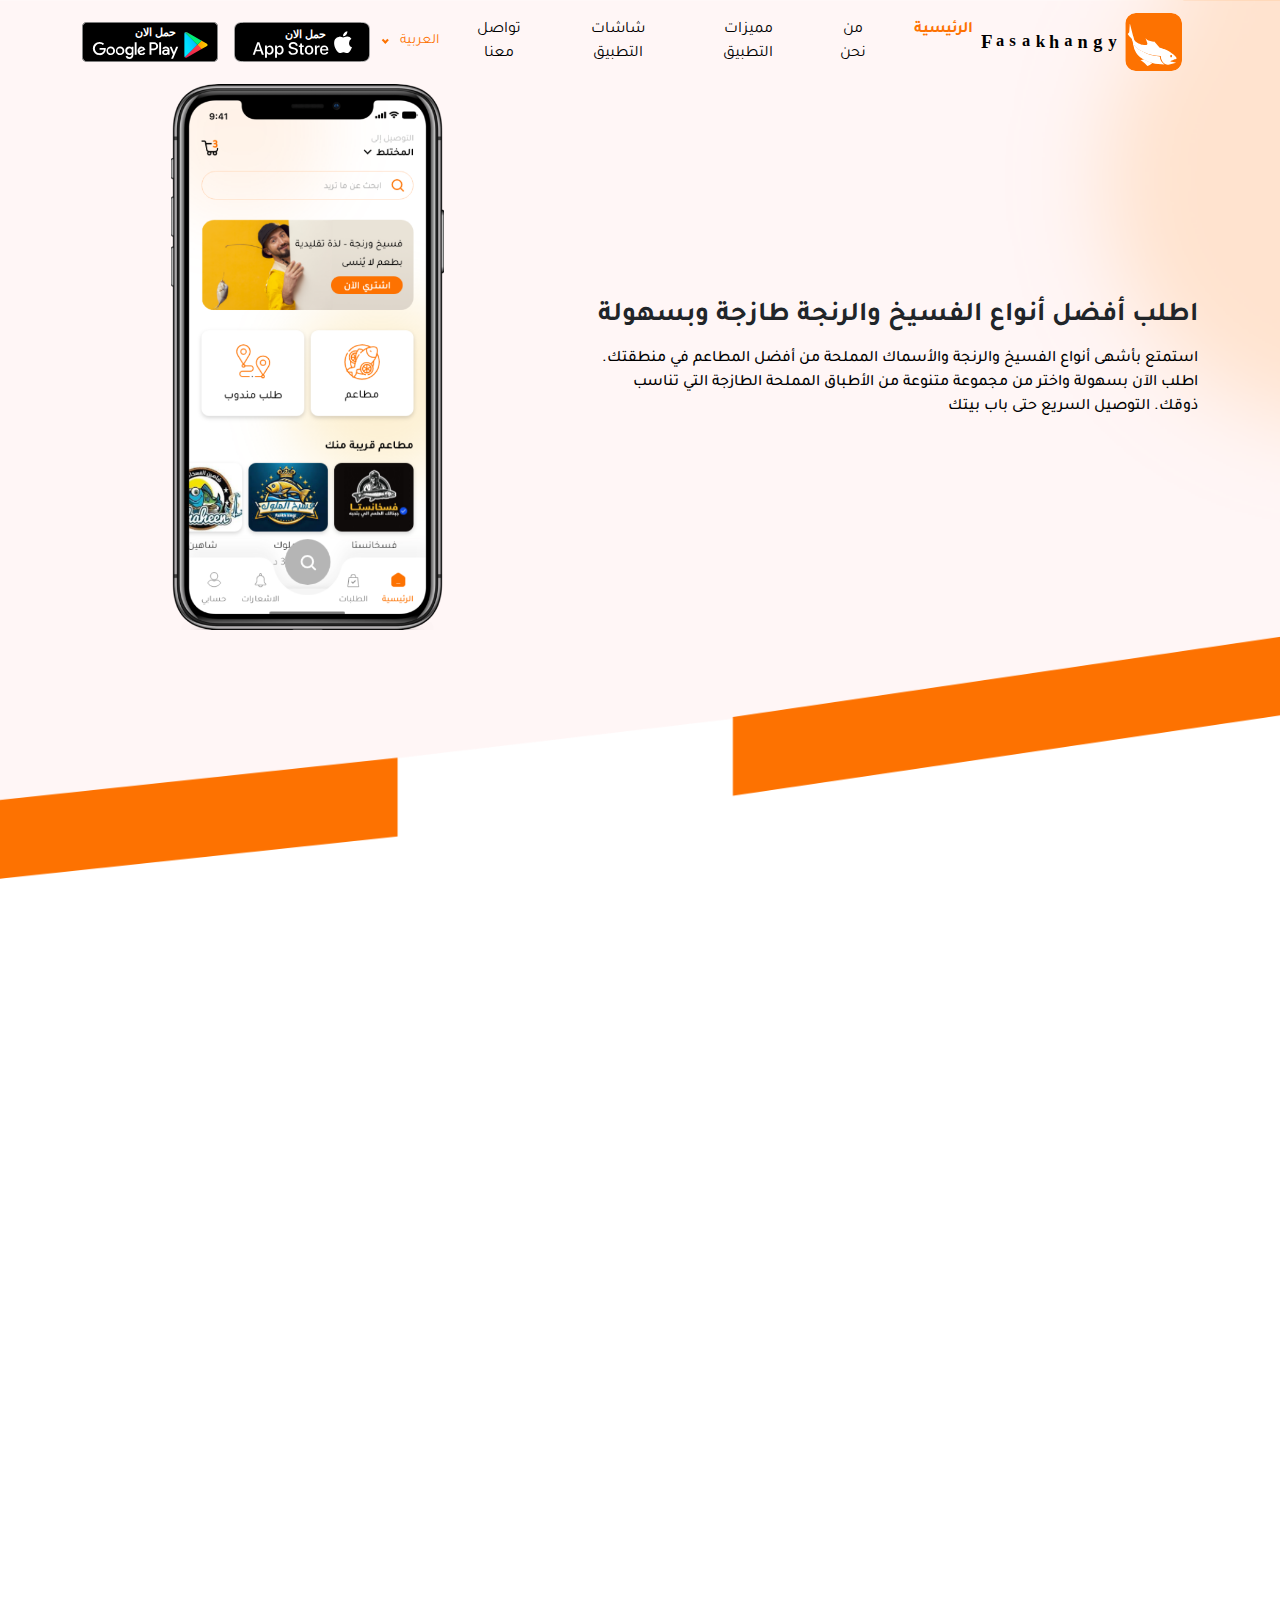
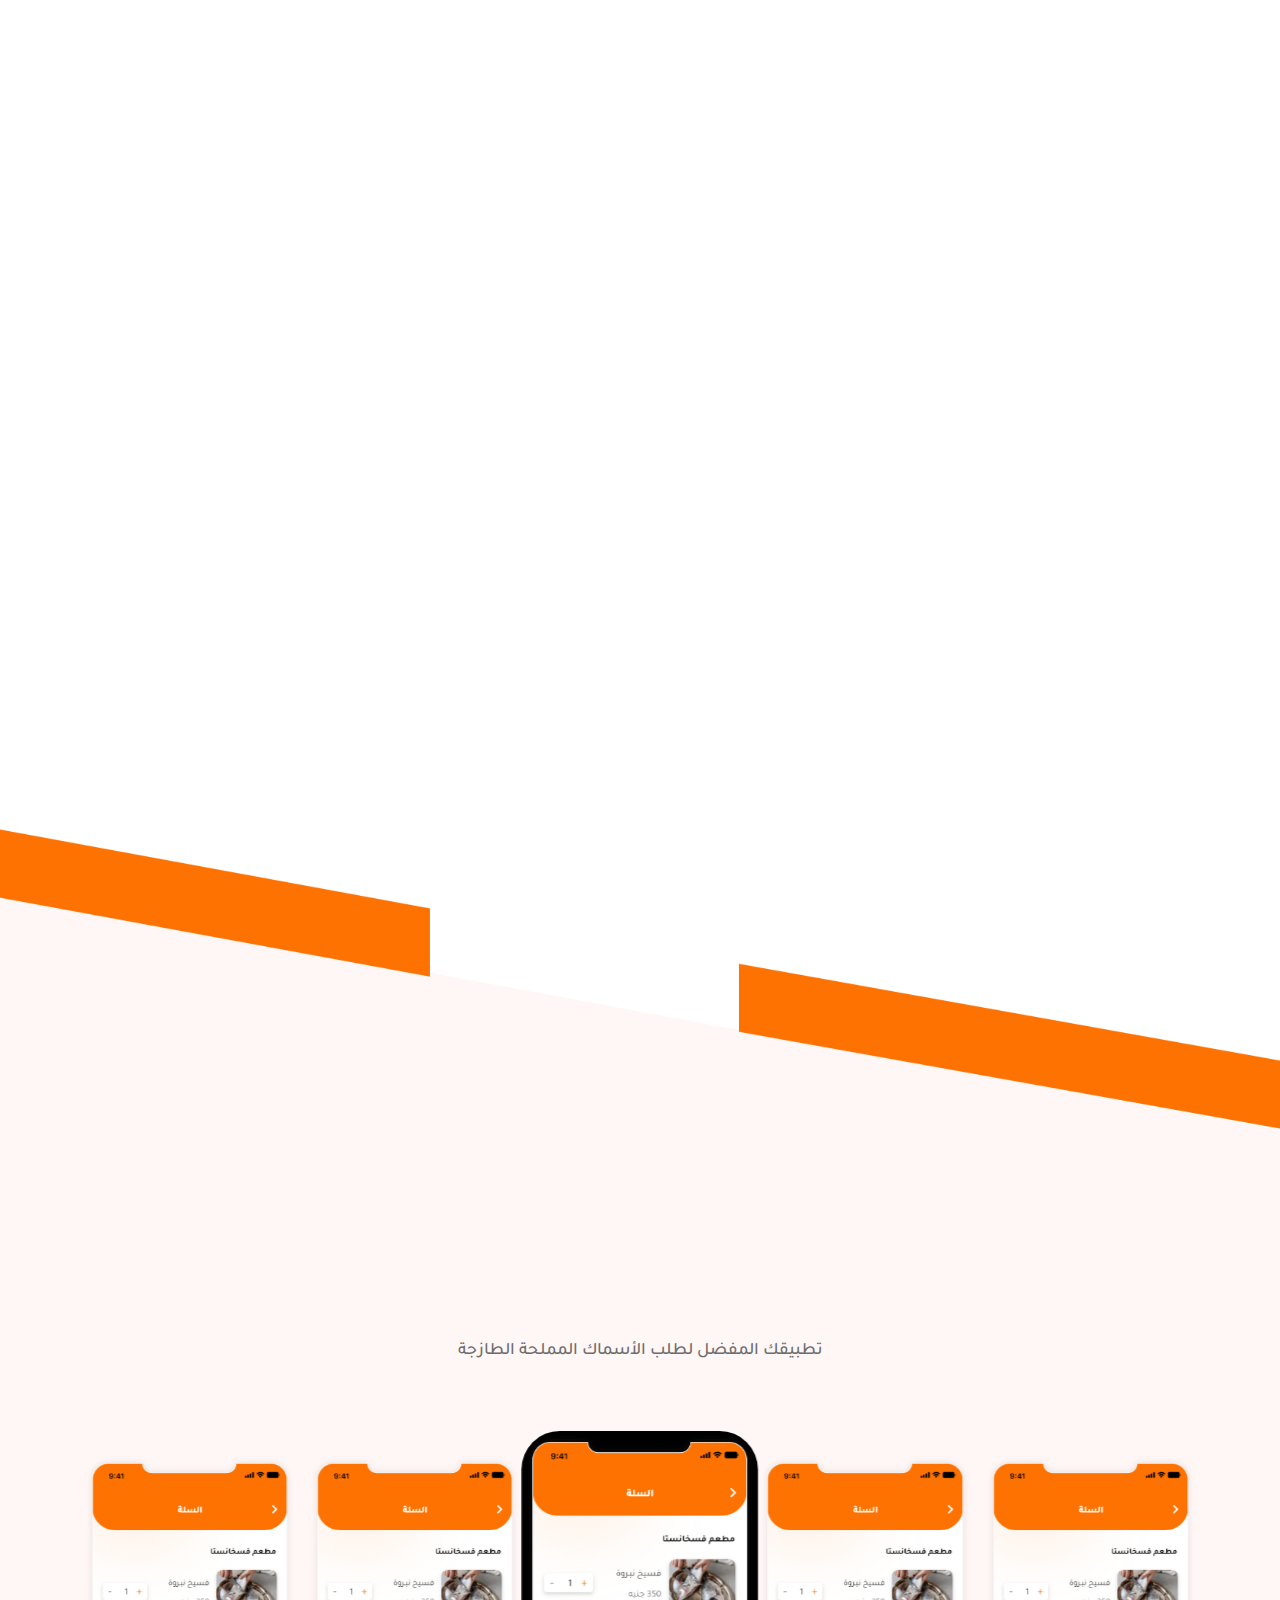
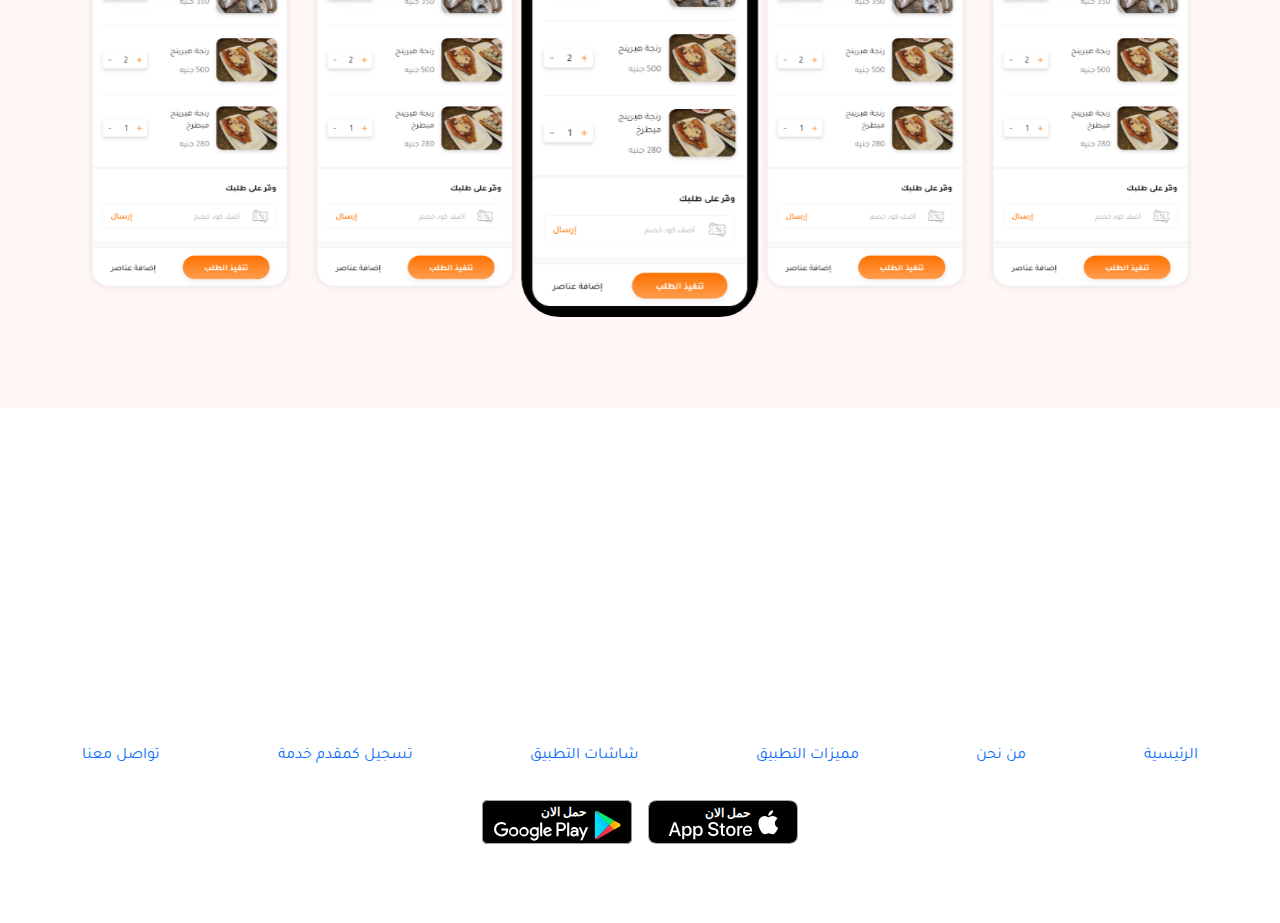
==== index.html @ 364ac194 "first commit" ====
<!DOCTYPE html>
<html lang="ar" dir="rtl">

<head>
  <meta charset="UTF-8">
  <meta http-equiv="X-UA-Compatible" content="IE=edge">
  <meta name="viewport" content="width=device-width, initial-scale=1.0">
  <title>Fasakhangy</title>

  <link rel="icon" href="images/fav.svg">
  <!-- font awesome cdn link  -->
  <link rel="stylesheet" href="https://cdnjs.cloudflare.com/ajax/libs/font-awesome/6.5.1/css/all.min.css"
    integrity="sha512-DTOQO9RWCH3ppGqcWaEA1BIZOC6xxalwEsw9c2QQeAIftl+Vegovlnee1c9QX4TctnWMn13TZye+giMm8e2LwA=="
    crossorigin="anonymous" referrerpolicy="no-referrer">
  <!-- Bootstrap link  -->
  <link rel="stylesheet" href="styles/plugin/bootstrap.min.css">
  <!-- animate link  -->
  <link rel="stylesheet" href="styles/plugin/animate.css" />
  <!-- nice select  -->
  <link rel="stylesheet" href="styles/plugin/nice-select.css">
  <!-- swiper link -->
  <link rel="stylesheet" href="styles/plugin/swiper.min.css">
  <!-- custom css file link  -->
  <link rel="stylesheet" href="styles/style.css">
</head>

<body>


  <header class="header-home">
    <nav class="navbar navbar-expand-lg ">
      <div class="container">
        <a class="navbar-brand" href="index.html">
          <img src="images/logo.svg" alt="">
        </a>
        <div class=" navbar-collapse mx-auto ">
          <div class=" justify-content-between align-items-center w-100 mb-5 for-mobile">
            <a class="navbar-brand" href="index.html">
              <img src="images/logo.svg" alt="">
            </a>
            <button class="navbar-toggler" id="close">
              <i class="fas fa-close"></i>
            </button>
          </div>
          <ul class="navbar-nav gap-4 mb-2 mb-lg-0">
            <li class="nav-item">
              <a class="nav-link active" aria-current="page" href="index.html">الرئيسية</a>
            </li>
            <li class="nav-item">
              <a class="nav-link" href="about.html">من نحن</a>
            </li>
            <li class="nav-item">
              <a class="nav-link " href="articles.html">مميزات التطبيق</a>
            </li>
            <li class="nav-item">
              <a class="nav-link" href="contact.html">شاشات التطبيق</a>
            </li>
            <li class="nav-item">
              <a class="nav-link" href="join.html">تواصل معنا</a>
            </li>
          </ul>
          <div class="items-center for-mobile download-links gap-3">
            <a href="#">
              <img src="images/app-store.svg" alt="">
            </a>
            <a href="#">
              <img src="images/google-play.svg" alt="">
            </a>
          </div>
        </div>
        <div class="d-flex align-items-center gap-md-3">
          <select class="lang-select">
            <option value="ar">العربية</option>
            <option value="en">English</option>
          </select>
          <button class="navbar-toggler" id="nav-toggler">
            <i class="fas fa-bars"></i>
          </button>
        </div>
        <div class=" items-center for-pc  download-links gap-3">
          <a href="#">
            <img src="images/app-store.svg" alt="">
          </a>
          <a href="#">
            <img src="images/google-play.svg" alt="">
          </a>
        </div>

      </div>
    </nav>
    <div class="container" id="hero">
      <div class="row gy-4 align-items-center justify-content-between position-relative z-3">
        <div class="col-lg-7 wow fadeInDown">
          <div class="header-content">
            <h1 class="content-first">اطلب أفضل أنواع الفسيخ والرنجة طازجة وبسهولة</h1>
            <p class="content-seconed">
              استمتع بأشهى أنواع الفسيخ والرنجة والأسماك المملحة من أفضل المطاعم في منطقتك. اطلب الآن بسهولة واختر من
              مجموعة متنوعة من الأطباق المملحة الطازجة التي تناسب ذوقك. التوصيل السريع حتى باب بيتك
            </p>
          </div>
        </div>
        <div class="col-lg-5 wow fadeInDown">
          <div class="header-img img">
            <img src="images/Phone-header.png" alt="">
          </div>
        </div>
      </div>
    </div>
  </header>

  <main>

    <!-- ========== about section ========= -->
    <section class="about">
      <div class="container">
        <div class="row gy-4 align-items-center">
          <div class="col-md-5 flex-center justify-content-between wow fadeInDown">
            <div class="img position-relative mobile-img ">
              <img src="images/about.png" alt="">
            </div>
          </div>
          <div class="col-md-7 wow fadeInDown">
            <div class="content">
              <h4 class="sec-title">من نحن؟</h4>
              <p class="heading-title">تطبيقك المفضل لطلب الأسماك المملحة الطازجة</p>
              <p class="my-3 desc">
                مرحبًا بكم في هاتريك ستور، وجهتكم الأولى لعالم الملابس والأدوات الرياضية. نسعى لتقديم أفضل المنتجات
                بجودة عالية لتلبية احتياجات الرياضيين والمحبين للأنشطة الرياضية. تأسس متجرنا على أساس الشغف بالرياضة
                والرغبة في تمكين الجميع من الوصول إلى أفضل الأدوات والملابس التي تساعدهم على تحقيق أهدافهم الرياضية
              </p>
              <a href="about.html" class="link-btn">المزيد</a>
            </div>
          </div>
        </div>
      </div>
    </section>



    <!-- ========== features section ========= -->
    <section class="features">
      <div class="container">
        <div class="row gy-4 align-items-center">
          <div class="col-md-5 wow fadeInDown">
            <div class="content">
              <h4 class="sec-title">مميزات التطبيق</h4>
              <p class="heading-title">تطبيقك المفضل لطلب الأسماك المملحة الطازجة</p>
              <div class="features-items mt-4">
                <div class="feature">
                  <div class="img">
                    <img src="images/feature.svg" alt="">
                  </div>
                  <div class="content">
                    <h5 class="title">توصيل سريع وموثوق</h5>
                    <p class="desc">نضمن لك توصيل طلباتك من الفسيخ، الرنجة، والأسماك المملحة من أفضل المطاعم والمحلات
                      إلى باب منزلك بسرعة وكفاءة عالية، للحفاظ على طزاجة وجودة المنتجات</p>
                  </div>
                </div>
                <div class="feature">
                  <div class="img">
                    <img src="images/feature.svg" alt="">
                  </div>
                  <div class="content">
                    <h5 class="title">تشكيلة متنوعة من الأطباق</h5>
                    <p class="desc">اختر من بين مجموعة واسعة من الأصناف المملحة، بدءًا من الفسيخ والرنجة بأنواعها، إلى
                      مختلف الأسماك المملحة الأخرى لتناسب جميع الأذواق</p>
                  </div>
                </div>
                <div class="feature">
                  <div class="img">
                    <img src="images/feature.svg" alt="">
                  </div>
                  <div class="content">
                    <h5 class="title">سهولة في الاستخدام</h5>
                    <p class="desc">واجهة مستخدم سهلة وبسيطة تتيح لك استعراض المطاعم، اختيار الأطباق، وإتمام الطلب
                      بخطوات قليلة وسريعة</p>
                  </div>
                </div>
              </div>
            </div>
          </div>
          <div class="col-md-7 flex-center justify-content-between wow fadeInDown">
            <div class="img img-sec position-relative  ">
              <img src="images/features.png" alt="">
            </div>
          </div>
        </div>
      </div>
    </section>


    <!-- ========== screens =========  -->
    <section class="screens">
      <div class="container">
        <div class="d-flex mt-5 align-items-center justify-content-center flex-column gap-1">
          <h4 class="sec-title text-center wow fadeInUp">شاشات التطبيق</h4>
          <p class="heading-title">تطبيقك المفضل لطلب الأسماك المملحة الطازجة</p>
        </div>
        <div class="mt-4">
          <!-- Slider main container -->
          <div class="swiper">
            <!-- Additional required wrapper -->
            <div class="swiper-wrapper">
              <!-- Slides -->
              <div class="swiper-slide">
                <img src="images/Subtraction 9.png" alt="">
              </div>
              <div class="swiper-slide">
                <img src="images/Subtraction 9.png" alt="">
              </div>
              <div class="swiper-slide">
                <img src="images/Subtraction 9.png" alt="">
              </div>
              <div class="swiper-slide">
                <img src="images/Subtraction 9.png" alt="">
              </div>
              <div class="swiper-slide">
                <img src="images/Subtraction 9.png" alt="">
              </div>
              <div class="swiper-slide">
                <img src="images/Subtraction 9.png" alt="">
              </div>
              <div class="swiper-slide">
                <img src="images/Subtraction 9.png" alt="">
              </div>
              <div class="swiper-slide">
                <img src="images/Subtraction 9.png" alt="">
              </div>
              <div class="swiper-slide">
                <img src="images/Subtraction 9.png" alt="">
              </div>
            </div>
            <!-- If we need pagination -->
            <div class="swiper-pagination"></div>

            <!-- If we need navigation buttons -->
            <div class="swiper-button-prev"></div>
            <div class="swiper-button-next"></div>

            <!-- If we need scrollbar -->
            <div class="swiper-scrollbar"></div>
          </div>
        </div>
      </div>
    </section>

  </main>

  <footer>

    <div class="container">
      <a href="index.html" class="footer-logo wow fadeInUp">
        <img src="images/logo.svg" alt="logo">
      </a>
      <ul class="navbar-nav d-flex align-items-center justify-content-between flex-row gap-4 mb-2 mb-lg-0">
        <li class="nav-item">
          <a class="nav-link active" aria-current="page" href="index.html">الرئيسية</a>
        </li>
        <li class="nav-item">
          <a class="nav-link" href="about.html">من نحن</a>
        </li>
        <li class="nav-item">
          <a class="nav-link " href="articles.html">مميزات التطبيق</a>
        </li>
        <li class="nav-item">
          <a class="nav-link" href="contact.html">شاشات التطبيق</a>
        </li>
        <li class="nav-item">
          <a class="nav-link" href="join.html">تسجيل كمقدم خدمة</a>
        </li>
        <li class="nav-item">
          <a class="nav-link" href="join.html">تواصل معنا</a>
        </li>
      </ul>
      <div class="d-flex items-center justify-content-center mt-4 download-links gap-3">
        <a href="#">
          <img src="images/app-store.svg" alt="">
        </a>
        <a href="#">
          <img src="images/google-play.svg" alt="">
        </a>
      </div>
    </div>


    <div class="rights">
      <div class="container">
        <div class="d-flex flex-wrap justify-content-center align-items-center gap-2 wow fadeInDown">
          <a class="smartV-link" href="https://smartvision4p.com/" target="_blank">
            <span>جميع الحقوق محفوظة لموقع سمارت فيجن للبرمجيات</span>
            <img src="images/smart-logo.svg" alt="">
          </a>
        </div>
      </div>
    </div>
  </footer>







  <!-- jQuery script -->
  <script src="js/jquery-3.6.0.min.js"></script>
  <!-- bootstrap script -->
  <script src="js/bootstrap.bundle.min.js"></script>
  <!-- wow script -->
  <script src="js/wow.min.js"></script>
  <!-- nice select  -->
  <script src="js/jquery.nice-select.min.js"></script>
  <!-- swiper script -->
  <script src="js/swiper-bundle.min.js"></script>
  <!-- custom js file link  -->
  <script src="js/script.js"></script>

</body>

</html>
---- styles/plugin/nice-select.css ----
.nice-select {
  -webkit-tap-highlight-color: transparent;
  background-color: #fff;
  border-radius: 5px;
  border: solid 1px #e8e8e8;
  box-sizing: border-box;
  clear: both;
  cursor: pointer;
  display: block;
  float: left;
  font-family: inherit;
  font-size: 14px;
  font-weight: normal;
  height: 42px;
  line-height: 40px;
  outline: none;
  padding-left: 18px;
  padding-right: 30px;
  position: relative;
  text-align: left !important;
  transition: all 0.2s ease-in-out;
  -webkit-user-select: none;
     -moz-user-select: none;
      -ms-user-select: none;
          user-select: none;
  white-space: nowrap;
  width: auto; }
  .nice-select:hover {
    border-color: #dbdbdb; }
  .nice-select:active, .nice-select.open, .nice-select:focus {
    border-color: #999; }
  .nice-select:after {
    border-bottom: 2px solid #999;
    border-right: 2px solid #999;
    content: '';
    display: block;
    height: 5px;
    margin-top: -4px;
    pointer-events: none;
    position: absolute;
    right: 12px;
    top: 50%;
    transform-origin: 66% 66%;
    transform: rotate(45deg);
    transition: all 0.15s ease-in-out;
    width: 5px; }
  .nice-select.open:after {
    transform: rotate(-135deg); }
  .nice-select.open .list {
    opacity: 1;
    pointer-events: auto;
    transform: scale(1) translateY(0); }
  .nice-select.disabled {
    border-color: #ededed;
    color: #999;
    pointer-events: none; }
    .nice-select.disabled:after {
      border-color: #cccccc; }
  .nice-select.wide {
    width: 100%; }
    .nice-select.wide .list {
      left: 0 !important;
      right: 0 !important; }
  .nice-select.right {
    float: right; }
    .nice-select.right .list {
      left: auto;
      right: 0; }
  .nice-select.small {
    font-size: 12px;
    height: 36px;
    line-height: 34px; }
    .nice-select.small:after {
      height: 4px;
      width: 4px; }
    .nice-select.small .option {
      line-height: 34px;
      min-height: 34px; }
  .nice-select .list {
    background-color: #fff;
    border-radius: 5px;
    box-shadow: 0 0 0 1px rgba(68, 68, 68, 0.11);
    box-sizing: border-box;
    margin-top: 4px;
    opacity: 0;
    overflow: hidden;
    padding: 0;
    pointer-events: none;
    position: absolute;
    top: 100%;
    left: 0;
    transform-origin: 50% 0;
    transform: scale(0.75) translateY(-21px);
    transition: all 0.2s cubic-bezier(0.5, 0, 0, 1.25), opacity 0.15s ease-out;
    z-index: 9; }
    .nice-select .list:hover .option:not(:hover) {
      background-color: transparent !important; }
  .nice-select .option {
    cursor: pointer;
    font-weight: 400;
    line-height: 40px;
    list-style: none;
    min-height: 40px;
    outline: none;
    padding-left: 18px;
    padding-right: 29px;
    text-align: left;
    transition: all 0.2s; }
    .nice-select .option:hover, .nice-select .option.focus, .nice-select .option.selected.focus {
      background-color: #f6f6f6; }
    .nice-select .option.selected {
      font-weight: bold; }
    .nice-select .option.disabled {
      background-color: transparent;
      color: #999;
      cursor: default; }

.no-csspointerevents .nice-select .list {
  display: none; }

.no-csspointerevents .nice-select.open .list {
  display: block; }
---- styles/style.css ----
/*======= font =========*/
@import url('https://fonts.googleapis.com/css2?family=Tajawal:wght@200;300;400;500;700;800;900&display=swap');


/*========== vars =======*/

:root{
  --primary:#FD7201;
  --secondary:#81560D;
  --white: #fff;
  --black: #000;
  --grey:#6D6D6D;
  --light-white: #929292;
}



/*======= global ========== */
*{
  margin: 0;
  padding: 0;
  box-sizing: border-box;
  text-decoration: none !important;
  list-style : none !important;
  outline: none;
  border: none;
  font-family: 'Tajawal', sans-serif;
  scroll-behavior: smooth;
}

::-webkit-scrollbar {
  height: 0.5rem;
  width: 0.3rem;
  background-color: var(--primary);
}

::-webkit-scrollbar-thumb {
  background: var(--secondary);
}

body{
  direction: rtl;
  background-color: var(--white);
  /* color: var(--white); */
  margin: 0;
  padding: 0;
  border: 0;
  outline: 0;
  vertical-align: middle;
}

/* a{
  color: var(--black);
}
a:hover{
  color: var(--black);
} */

img {
  width: 100%;
  height: 100%;
  -o-object-fit: cover;
  object-fit: cover;
}

html,
div,
span,
object,
iframe,
h1,
h2,
h3,
h4,
h5,
h6,
p,
blockquote,
pre,
abbr,
address,
cite,
code,
dfn,
em,
img,
ins,
kbd,
q,
samp,
small,
strong,
sub,
sup,
var,
b,
i,
dl,
dt,
dd,
ol,
ul,
li,
fieldset,
form,
label,
legend,
table,
caption,
tbody,
tfoot,
thead,
tr,
th,
td,
article,
aside,
canvas,
details,
figcaption,
figure,
footer,
header,
hgroup,
menu,
nav,
section,
summary,
time,
mark,
audio,
video {
  margin: 0;
  padding: 0;
  border: 0;
  outline: 0;
  vertical-align: middle;
  background: transparent;
}

article,
aside,
details,
figcaption,
figure,
footer,
header,
hgroup,
menu,
nav,
section {
  display: block;
}

ul {
  list-style: none;
  padding: 0;
  margin: 0;
}

section {
  padding: 3rem 0;
}

.sec-title{
  font-weight: bold;
  margin-bottom: 2rem;
  color: var(--secondary);
  width: -webkit-fit-content;
  width: -moz-fit-content;
  width: fit-content;

  &::after{
    content: '';
    display: block;
    width: -webkit-fit-content;
    width: -moz-fit-content;
    width: 65px;
    height: 5px;
    border-radius: 999px;
    background-color: var(--primary);
    margin-top: 1rem;
  }
}

.heading-title{
  color: var(--grey);
  font-size: 1.1rem;
  font-weight: 500;
}
.desc{
  color: var(--light-white);
}

.link-btn{
  color: var(--primary);
  text-decoration: underline !important;
  font-weight: bold;
  transition: .3s;
  font-size: 1.2rem;
}

.card {
  border: none;
  background-color: transparent;
  transition: 0.3s;
  color: #fff;
}

.mobile-img{
  /* aspect-ratio: 4/4; */
  img{
    -o-object-fit: contain;
       object-fit: contain;
       width: -webkit-fit-content;
       width: -moz-fit-content;
       width: fit-content;
        aspect-ratio: 4 / 5;
  }
}

.form-control {
  padding: 0.65rem 0.95rem;
  width: 100%;
  font-size: 1rem;
  font-weight: 400;
  line-height: 1.5;
  background-color: #201943;
  color: #fff;
  border: 1px solid #201943;
  border-radius: 35px;
}

.form-control:focus {
  border-color: var(--secondary);
  outline: 0;
  box-shadow: none;
  background-color: var(--primary);
  color: var(--white);
}

.form-control::-webkit-input-placeholder{
  color: var(--light-white);
}

.form-control::-moz-placeholder{
  color: var(--light-white);
}

.form-control:-ms-input-placeholder{
  color: var(--light-white);
}

.form-control::-ms-input-placeholder{
  color: var(--light-white);
}

.form-control::placeholder{
  color: var(--light-white);
}




.btn {
  display: inline-block;
  border: none;
  box-shadow: none;
  outline: none;
  padding: 0.5rem 2.5rem;
  border-radius: 35px;
  cursor: pointer;
  font-weight: bold;
  font-size: 1rem;
}
.btn:focus{
  outline: none;
  box-shadow: none;
}
.btn.main-btn{
  background-color: var(--white);
  color: var(--primary);
}
.btn.main-btn:hover {
  background-color: var(--secondary);
  color: var(--white);
}
.btn.main-btn:active {
  color: var(--white);
  background-color: var(--secondary);
  border-color: var(--secondary);
  transform: scale(.95);
}


.secondary-btn {
  background-color: var(--secondary);
  color: var(--white);
}

.secondary-btn:hover , .secondary-btn:active {
  background-color: var(--primary) !important;
  color: var(--white) !important;
}
.secondary-btn:active{
  transform: scale(.95);
}

.for-mobile{
  display: none;
}
.for-pc{
  display: flex;
}
@media(max-width: 991px){
  .for-pc{
    display: none !important;
  }
  .for-mobile{
    display: flex !important;
  }
}



.install{
  display: flex;
  align-items: center;
  gap: .5rem;
  padding: 0.3rem 1.5rem;
  border-radius: 35px;
}
.install .text p:nth-child(1){
  font-size: .8rem;
}
.install .text p:nth-child(2){
  font-weight: bold;
  font-size: .9rem;
}
.install img{
  width: 25px;
  height: 25px;
  -o-object-fit: contain;
     object-fit: contain;
}
.apple-install{
  background-color: var(--secondary);
  color: var(--white);
}
.in-header{
  color: var(--white);
  background-color: var(--primary);
}
.android-install , .android-install:hover{
  background-color: var(--white);
  color: var(--primary);
}




/*===============================
==============================*/


/**===============================
  ==============* RTL *===========
===============================**/
html[dir = ltr]{
  body{
    direction: ltr;
  }
}
html[dir='rtl'] [type=email],
html[dir='rtl'] [type=number],
html[dir='rtl'] [type=tel],
html[dir='rtl'] [type=url] {
  direction: rtl;
}
/**===============================
  ================================
=============================== **/


/**===============================================================
  ==========================* header *============================
===============================================================**/

.lang-select{
  background: transparent;
  border: none;
  color: var(--primary);
}

.lang-select .list{
  color: var(--primary);
}
.lang-select .list .selected{
  color: var(--secondary);
}

header {
  background: url("../images/breadcrump.svg");
  background-size: cover;
  background-position: center;
  background-repeat: no-repeat;
  height: 400px;
  /* margin: 0 0 3rem 0; */
  position: relative;
  /* display: flex; */
  justify-content: center;
  align-items: center;
}
header.header-home{
  background: url("../images/header-v1.png") !important;
  height: 100vh;
  background-size: cover !important;
    background-position: center !important;
    background-repeat: no-repeat !important;  
    padding-bottom: 10rem;
}
.breadcrumb{
  text-align: center;
  display: flex;
  justify-content: center;
  margin-top: 4rem;
}
.breadcrumb-item.active {
  color: var(--white);
  font-weight: bold;
  font-size: 1.1rem;
}
.breadcrumb-item+.breadcrumb-item::before {
  content: var(--bs-breadcrumb-divider, ">>");
  color: var(--white);
}
html[dir=ltr] .breadcrumb-item+.breadcrumb-item::before {
    float: left !important;
}
header .hero-title{
  color: var(--secondary);
  font-weight: bold;
  font-size: 1.5rem;
}
header .content-first{
  font-weight: bold;
  margin: .4rem 0 .8rem 0;
  font-size: 1.7rem;
}
header .content-seconed{
  color: var(--black);
  font-weight: 500;
  max-width: 600px;
}
#hero .header-img{
  /* aspect-ratio: 4/4; */
  /* margin-top: 8rem; */
  position: relative;
  img{
    -o-object-fit: contain;
       object-fit: contain;
        aspect-ratio: 19 / 23;
  }
}
#hero .header-img .main-layer{
  width: 70%;
  inset-inline-start: 15rem;
  top: -4rem;
  height: 100%;
}

/* .navbar{
  position: absolute;
  width: 100%;
  top: 0;
  left: 0;
  z-index: 99999;
} */

.navbar .navbar-brand{
  width: 220px;
  img{
    -o-object-fit: contain;
       object-fit: contain;
  }
}
.navbar a.nav-link{
  color: var(--black);
  position: relative;
  transition: .3s;
  text-align: center;
}


.navbar .navbar-nav .nav-item .nav-link.active {
  color: var(--primary);
  font-weight: bold;
}





.navbar .navbar-toggler{
  border: none;
  background-color: transparent;
  box-shadow: none;
  outline: none;
  padding: 0;
  /* margin: 0; */
  font-size: 1.5rem;
  color: var(--secondary);
}

.navbar .navbar-collapse{
  display: flex;
  justify-content: center;
}

.download-links a{
  max-width: 150px;
  /* height: 50px; */

  img{
    width: 100%;
    height: 100%;
    -o-object-fit: contain;
       object-fit: contain;
  }
}



/**===============================================================
  ================================================================
===============================================================**/



/**========================================================================
==========================* main *=======================================
========================================================================**/



/*========== features ===========*/

.features {

  .img-sec{
    img{
      aspect-ratio: 3/3;
      -o-object-fit: contain;
         object-fit: contain;
    }
  }

  .features-items .feature{
    display: flex;
    align-items: center;
    gap: 1rem;
    margin-bottom: 1.5rem;
    .img{
      flex-shrink: 0;
      background-color: var(--primary);
      border-radius: 10px;
      width: 65px;
      height: 65px;
      display: grid;
      place-items: center;
      img{
        -o-object-fit: contain;
         object-fit: contain;
         width: 25px;
         height: 25px;
      }
    }
    .content{
      max-width: 440px;
      .title{
        margin-bottom: .5rem;
      }
    }
  }
}

/*===============================*/


.screens{
  background: url("../images/screens-bg.png");
  background-size: cover;
  background-position: center;
  background-repeat: no-repeat;
  padding: 25rem 0 3rem 0;

  .sec-title::after{
    margin: .5rem auto 0 auto;
  }
}
.swiper{
  padding: 4rem 0;
}
.swiper-slide{
  transform: scale(1) !important;
}
.swiper-slide-active{

  /* width: calc(100% + 24rem);
  height: calc(100% + 24rem); */
  border-radius: 35px;
  background: var(--black);
  transform: scale(1.1) !important;
  img{
    width: 100%;
    height: 100%;
    -o-object-fit: contain;
       object-fit: contain;
  }
}

/*========== contact ===========*/



/* ============================= */














/**========================================================================
  =========================================================================
========================================================================**/






/**===============================================================
  ==========================* footer *============================
===============================================================**/





footer{
  background: url("../images/footer.png");
  background-size: cover;
  background-position: center;
  background-repeat: no-repeat;
  padding: 8rem 0 1rem 0 ;

}

footer .footer-logo{
  display: block;
  width: 200px;
  height: 200px;
  margin: 0 auto;
  /* margin-bottom: 2.5rem; */
  img{
    width: 100%;
    height: 100%;
    -o-object-fit: contain;
       object-fit: contain;
  }
}


footer .subscribtion-form {
  background-color: #fff;
  border-radius: 35px;
  border: 1px solid #fff;
  padding: 0.2rem;
  display: flex;
  align-items: center;
  gap: 1rem;
}
footer .subscribtion-form .form-control {
  background-color: rgba(0, 0, 0, 0);
  border: none;
}
footer .subscribtion-form .form-control::-webkit-input-placeholder{
  color: var(--primary);
}
footer .subscribtion-form .form-control::-moz-placeholder{
  color: var(--primary);
}
footer .subscribtion-form .form-control:-ms-input-placeholder{
  color: var(--primary);
}
footer .subscribtion-form .form-control::-ms-input-placeholder{
  color: var(--primary);
}
footer .subscribtion-form .form-control::placeholder{
  color: var(--primary);
}
footer .subscribtion-form .form-control {
  color: var(--primary);
}
footer .subscribtion-form .btn {
  padding: 0.4rem 1.5rem;
}

footer .rights{
  margin-top: 2rem;
}


footer .smartV-link{
  display: flex;
  align-items: center;
  text-align: center;
  gap: .5rem;
  flex-wrap: wrap-reverse;
  font-size: .9rem;
  img{
    width: 100px;
    margin: auto;
    -o-object-fit: contain;
       object-fit: contain;
  }
  span{
    margin: auto;
  }
}

footer .rights-links a{
  color: var(--grey);
}
.divide{
  color: var(--secondary);
}

/**===============================================================
  ================================================================
===============================================================**/



.nice-select:after {
  right: unset;
  inset-inline-end: 12px;
  border-color: var(--primary);

}



.nice-select {

  -webkit-padding-start: 18px;

          padding-inline-start: 18px;
  -webkit-padding-end: 30px;
          padding-inline-end: 30px;
}





.navbar .navbar-collapse .for-mobile{
  display: none;
}

/**====================================
  ===========* media queries *=========
====================================**/

@media (max-width: 1280px) {
  #hero .header-img .main-layer{
    width: 70%;
    inset-inline-start: 10rem;
    top: -4rem;
  }

}

@media (max-width: 1040px) {
  header.header-home{
    height: auto !important;
  }
  #hero .header-img {
    aspect-ratio: 3 / 4;
    position: relative;
}
}

@media (max-width: 991px) {
  #hero{
    margin-top: 5rem;
  }
  #hero .header-img {
    aspect-ratio: 6/5;
    position: relative;
}
  header {
    height: 250px;
  }
  
  
  .breadcrumb{
    margin-top: 2rem;
  }
  #hero .header-img .main-layer{
    width: 70%;
    inset-inline-start: 7rem;
    top: -4rem;
  }
  .contact .contact-info {
    flex-direction: row;
    flex-wrap: wrap;
    justify-content: center;
}
.navbar .navbar-nav .nav-item .nav-link.active:after, .navbar .navbar-nav .nav-item .nav-link:after {

  inset-inline-end: 60%;
}
.navbar .navbar-collapse .for-mobile{
  display: flex;
}

.navbar .navbar-brand {
  width: 200px;
}

.navbar .navbar-collapse{
  position: fixed;
  top: 0;
  inset-inline-end: -100%;
  width: 50%;
  height: 100vh;
  z-index: 99999;
  background: var(--primary);
  justify-content: unset;
  flex-direction: column;
  transition: .3s;
  padding: 1.5rem;
}
.navbar .navbar-collapse .navbar-nav{
  gap: 1rem;
}
.navbar .navbar-collapse.active{
  inset-inline-end: 0;
}


}


@media (max-width: 768px) {
  #hero{
    margin-top: 3rem;
  }
}


@media (max-width: 625px) {
  
  .navbar .navbar-collapse{
    width: 100%;

  }
  .main-layer{

    inset-inline-start: 0rem;

  }
  .mobile-left{
    inset-inline-start: 0rem;
    inset-inline-end: 0rem;
  }
  #hero{
    margin-top: 2rem;
  }
  #hero .header-img .main-layer{
    width: 95%;
    inset-inline-start: 0rem;
    top: 0rem;
  }
  #hero .header-img {
    aspect-ratio: 4/4;
    margin-top: 1rem;
    position: relative;
    height: 100%;
}
  footer .mail-subscribe {
    width: 100%;
  }
  footer .rights-links{
    margin: .5rem auto;
  }
  footer .download-app{
    margin: 0 auto;
  }
  .contact .contact-info {
    justify-content: start;
}
.contact .form {
  padding: 2rem 1rem;
}
}


/**====================================
  =====================================
=================================== **/
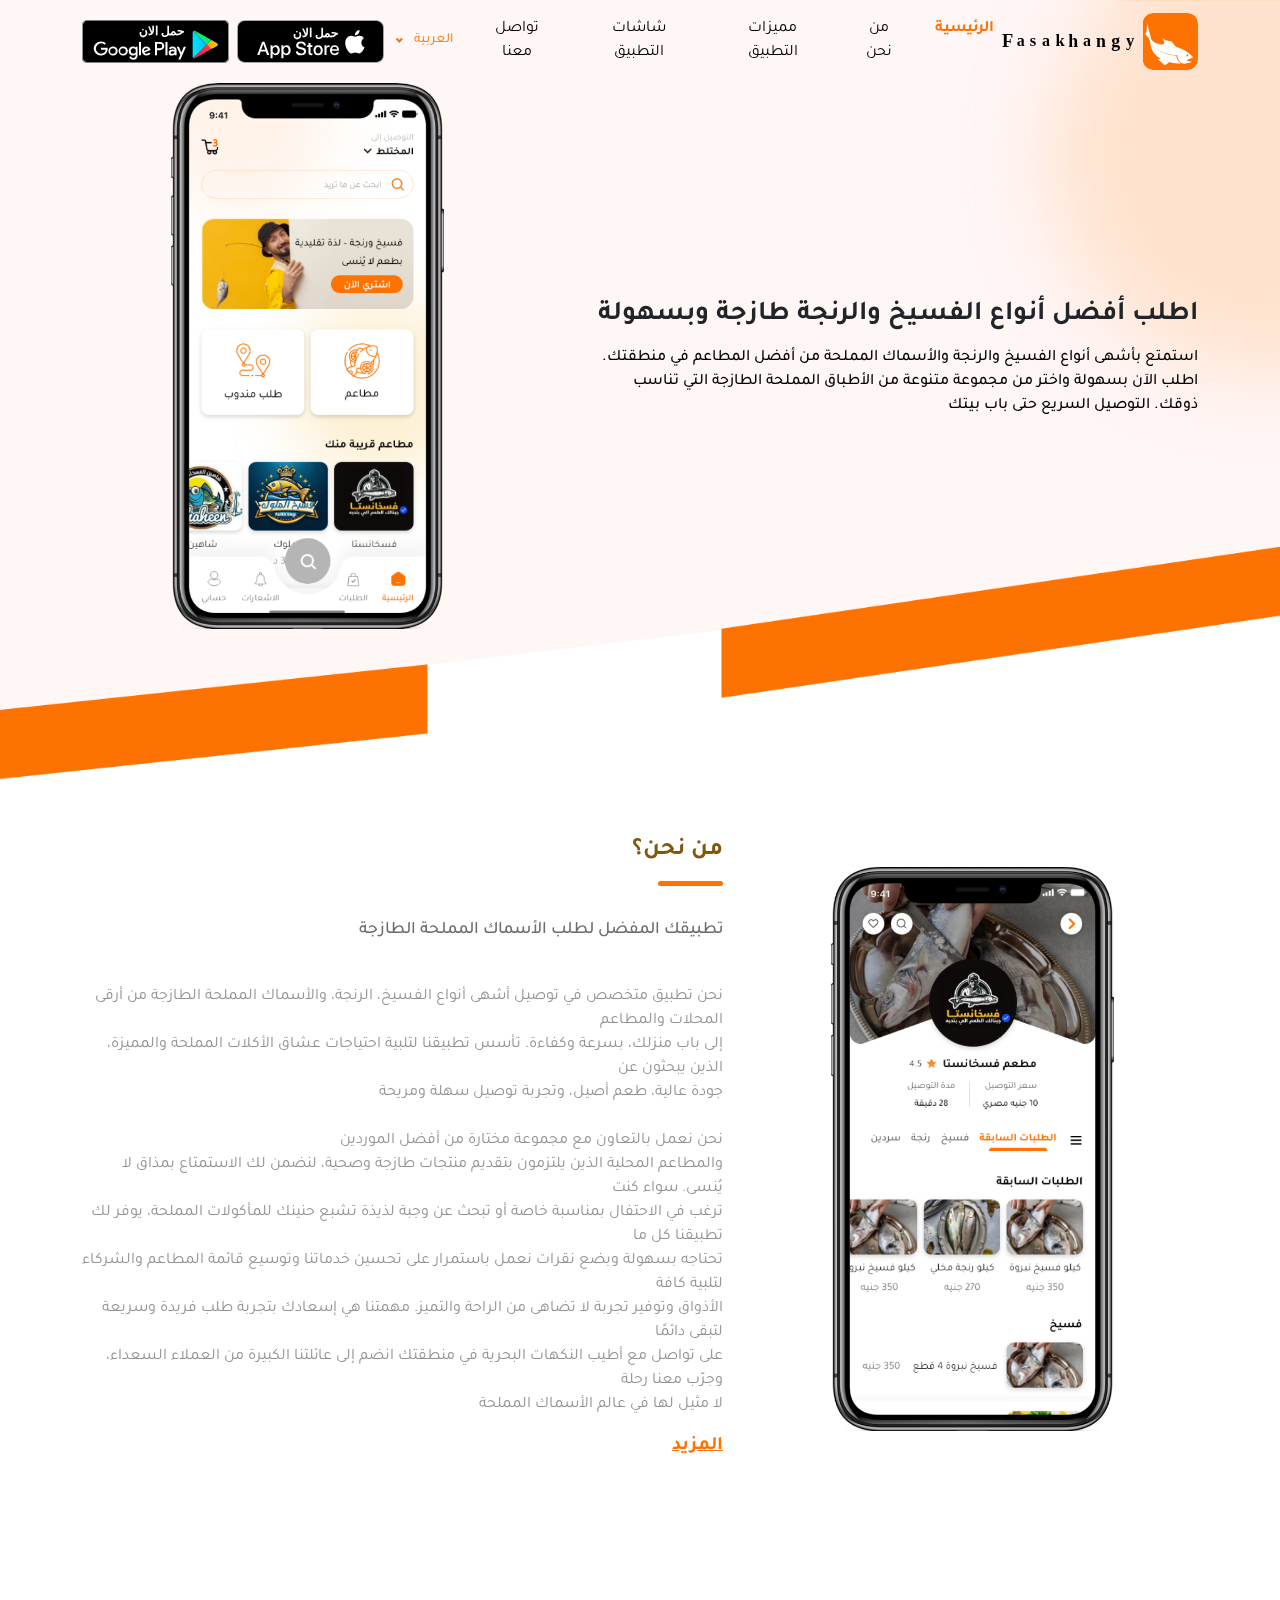
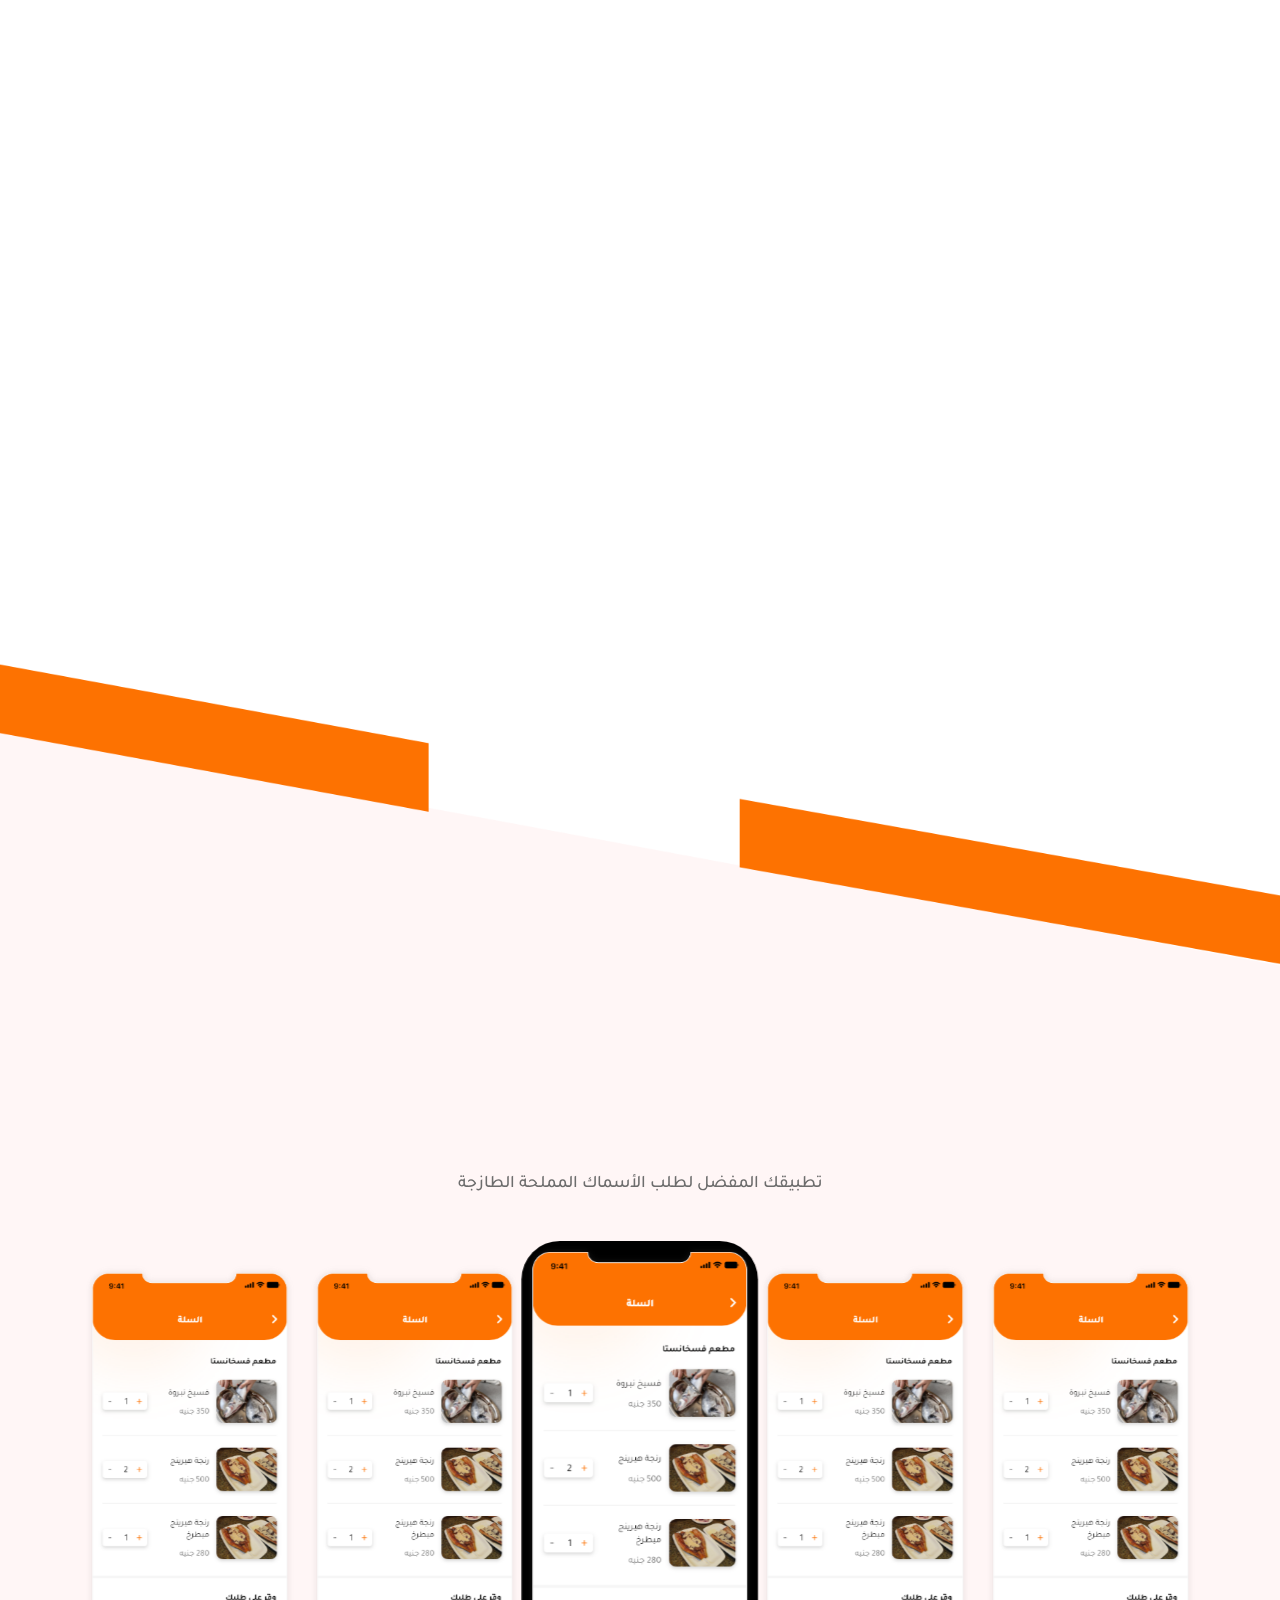
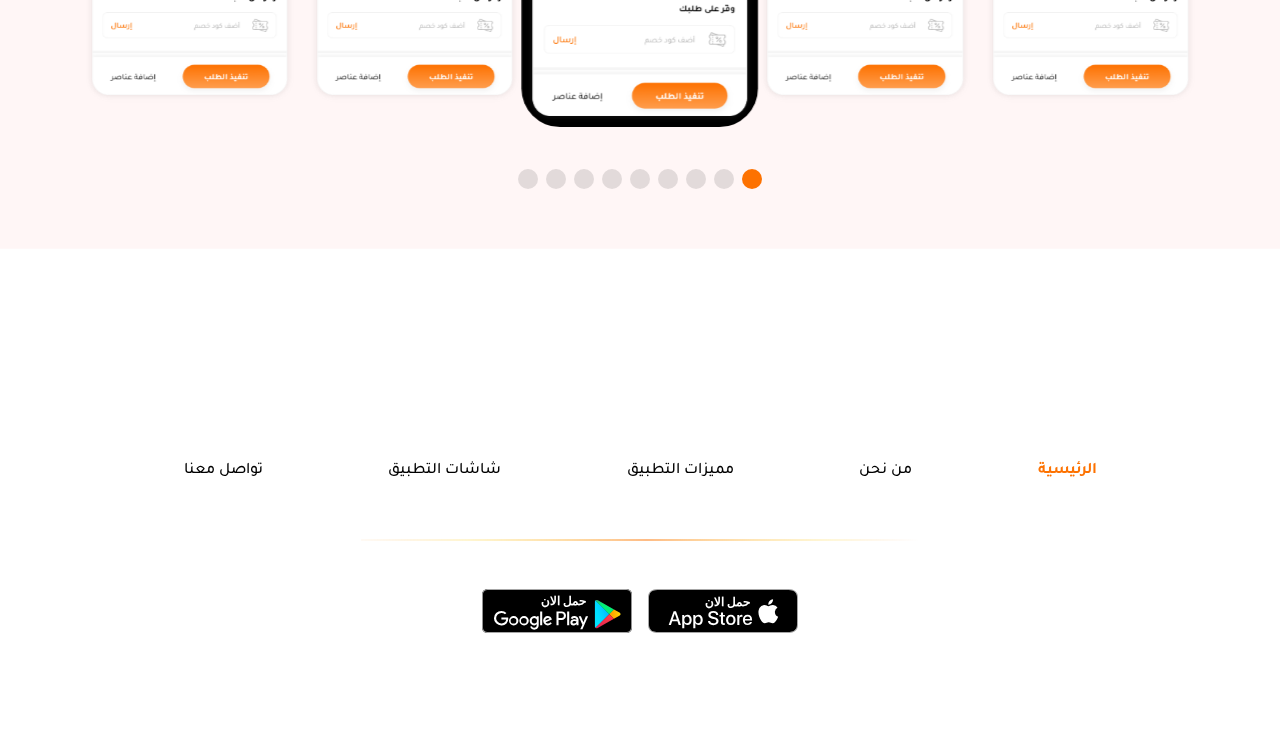
==== commit 2c55dd4b: "finish" ====
--- a/index.html
+++ b/index.html
@@ -19,6 +19,7 @@
   <!-- nice select  -->
   <link rel="stylesheet" href="styles/plugin/nice-select.css">
   <!-- swiper link -->
+  <link rel="stylesheet" href="https://unpkg.com/swiper/swiper-bundle.min.css" />
   <link rel="stylesheet" href="styles/plugin/swiper.min.css">
   <!-- custom css file link  -->
   <link rel="stylesheet" href="styles/style.css">
@@ -42,7 +43,7 @@
               <i class="fas fa-close"></i>
             </button>
           </div>
-          <ul class="navbar-nav gap-4 mb-2 mb-lg-0">
+          <ul class="navbar-nav mb-2 mb-lg-0">
             <li class="nav-item">
               <a class="nav-link active" aria-current="page" href="index.html">الرئيسية</a>
             </li>
@@ -50,16 +51,16 @@
               <a class="nav-link" href="about.html">من نحن</a>
             </li>
             <li class="nav-item">
-              <a class="nav-link " href="articles.html">مميزات التطبيق</a>
-            </li>
-            <li class="nav-item">
-              <a class="nav-link" href="contact.html">شاشات التطبيق</a>
-            </li>
-            <li class="nav-item">
-              <a class="nav-link" href="join.html">تواصل معنا</a>
+              <a class="nav-link " href="features.html">مميزات التطبيق</a>
+            </li>
+            <li class="nav-item">
+              <a class="nav-link" href="screens.html">شاشات التطبيق</a>
+            </li>
+            <li class="nav-item">
+              <a class="nav-link" href="contact.html">تواصل معنا</a>
             </li>
           </ul>
-          <div class="items-center for-mobile download-links gap-3">
+          <div class="items-center for-mobile mt-5 download-links gap-3">
             <a href="#">
               <img src="images/app-store.svg" alt="">
             </a>
@@ -77,7 +78,7 @@
             <i class="fas fa-bars"></i>
           </button>
         </div>
-        <div class=" items-center for-pc  download-links gap-3">
+        <div class=" items-center for-pc  download-links gap-2">
           <a href="#">
             <img src="images/app-store.svg" alt="">
           </a>
@@ -90,7 +91,7 @@
     </nav>
     <div class="container" id="hero">
       <div class="row gy-4 align-items-center justify-content-between position-relative z-3">
-        <div class="col-lg-7 wow fadeInDown">
+        <div class="col-md-7 wow fadeInDown">
           <div class="header-content">
             <h1 class="content-first">اطلب أفضل أنواع الفسيخ والرنجة طازجة وبسهولة</h1>
             <p class="content-seconed">
@@ -99,7 +100,7 @@
             </p>
           </div>
         </div>
-        <div class="col-lg-5 wow fadeInDown">
+        <div class="col-md-5 wow fadeInDown">
           <div class="header-img img">
             <img src="images/Phone-header.png" alt="">
           </div>
@@ -123,10 +124,18 @@
             <div class="content">
               <h4 class="sec-title">من نحن؟</h4>
               <p class="heading-title">تطبيقك المفضل لطلب الأسماك المملحة الطازجة</p>
-              <p class="my-3 desc">
-                مرحبًا بكم في هاتريك ستور، وجهتكم الأولى لعالم الملابس والأدوات الرياضية. نسعى لتقديم أفضل المنتجات
-                بجودة عالية لتلبية احتياجات الرياضيين والمحبين للأنشطة الرياضية. تأسس متجرنا على أساس الشغف بالرياضة
-                والرغبة في تمكين الجميع من الوصول إلى أفضل الأدوات والملابس التي تساعدهم على تحقيق أهدافهم الرياضية
+              <p class="my-3 desc white-space">
+                نحن تطبيق متخصص في توصيل أشهى أنواع الفسيخ، الرنجة، والأسماك المملحة الطازجة من أرقى المحلات والمطاعم
+                إلى باب منزلك، بسرعة وكفاءة. تأسس تطبيقنا لتلبية احتياجات عشاق الأكلات المملحة والمميزة، الذين يبحثون عن
+                جودة عالية، طعم أصيل، وتجربة توصيل سهلة ومريحة
+
+                نحن نعمل بالتعاون مع مجموعة مختارة من أفضل الموردين
+                والمطاعم المحلية الذين يلتزمون بتقديم منتجات طازجة وصحية، لنضمن لك الاستمتاع بمذاق لا يُنسى. سواء كنت
+                ترغب في الاحتفال بمناسبة خاصة أو تبحث عن وجبة لذيذة تشبع حنينك للمأكولات المملحة، يوفر لك تطبيقنا كل ما
+                تحتاجه بسهولة وبضع نقرات نعمل باستمرار على تحسين خدماتنا وتوسيع قائمة المطاعم والشركاء لتلبية كافة
+                الأذواق وتوفير تجربة لا تضاهى من الراحة والتميز. مهمتنا هي إسعادك بتجربة طلب فريدة وسريعة لتبقى دائمًا
+                على تواصل مع أطيب النكهات البحرية في منطقتك انضم إلى عائلتنا الكبيرة من العملاء السعداء، وجرّب معنا رحلة
+                لا مثيل لها في عالم الأسماك المملحة
               </p>
               <a href="about.html" class="link-btn">المزيد</a>
             </div>
@@ -141,7 +150,7 @@
     <section class="features">
       <div class="container">
         <div class="row gy-4 align-items-center">
-          <div class="col-md-5 wow fadeInDown">
+          <div class="col-lg-5 wow fadeInDown">
             <div class="content">
               <h4 class="sec-title">مميزات التطبيق</h4>
               <p class="heading-title">تطبيقك المفضل لطلب الأسماك المملحة الطازجة</p>
@@ -179,7 +188,7 @@
               </div>
             </div>
           </div>
-          <div class="col-md-7 flex-center justify-content-between wow fadeInDown">
+          <div class="col-lg-7 flex-center justify-content-between wow fadeInDown">
             <div class="img img-sec position-relative  ">
               <img src="images/features.png" alt="">
             </div>
@@ -194,52 +203,44 @@
       <div class="container">
         <div class="d-flex mt-5 align-items-center justify-content-center flex-column gap-1">
           <h4 class="sec-title text-center wow fadeInUp">شاشات التطبيق</h4>
-          <p class="heading-title">تطبيقك المفضل لطلب الأسماك المملحة الطازجة</p>
-        </div>
-        <div class="mt-4">
-          <!-- Slider main container -->
-          <div class="swiper">
-            <!-- Additional required wrapper -->
-            <div class="swiper-wrapper">
-              <!-- Slides -->
-              <div class="swiper-slide">
-                <img src="images/Subtraction 9.png" alt="">
-              </div>
-              <div class="swiper-slide">
-                <img src="images/Subtraction 9.png" alt="">
-              </div>
-              <div class="swiper-slide">
-                <img src="images/Subtraction 9.png" alt="">
-              </div>
-              <div class="swiper-slide">
-                <img src="images/Subtraction 9.png" alt="">
-              </div>
-              <div class="swiper-slide">
-                <img src="images/Subtraction 9.png" alt="">
-              </div>
-              <div class="swiper-slide">
-                <img src="images/Subtraction 9.png" alt="">
-              </div>
-              <div class="swiper-slide">
-                <img src="images/Subtraction 9.png" alt="">
-              </div>
-              <div class="swiper-slide">
-                <img src="images/Subtraction 9.png" alt="">
-              </div>
-              <div class="swiper-slide">
-                <img src="images/Subtraction 9.png" alt="">
-              </div>
-            </div>
-            <!-- If we need pagination -->
-            <div class="swiper-pagination"></div>
-
-            <!-- If we need navigation buttons -->
-            <div class="swiper-button-prev"></div>
-            <div class="swiper-button-next"></div>
-
-            <!-- If we need scrollbar -->
-            <div class="swiper-scrollbar"></div>
-          </div>
+          <p class="heading-title text-center">تطبيقك المفضل لطلب الأسماك المملحة الطازجة</p>
+        </div>
+        <!-- Slider main container -->
+        <div class="swiper">
+          <!-- Additional required wrapper -->
+          <div class="swiper-wrapper">
+            <!-- Slides -->
+            <div class="swiper-slide">
+              <img src="images/Subtraction 9.png" alt="">
+            </div>
+            <div class="swiper-slide">
+              <img src="images/Subtraction 9.png" alt="">
+            </div>
+            <div class="swiper-slide">
+              <img src="images/Subtraction 9.png" alt="">
+            </div>
+            <div class="swiper-slide">
+              <img src="images/Subtraction 9.png" alt="">
+            </div>
+            <div class="swiper-slide">
+              <img src="images/Subtraction 9.png" alt="">
+            </div>
+            <div class="swiper-slide">
+              <img src="images/Subtraction 9.png" alt="">
+            </div>
+            <div class="swiper-slide">
+              <img src="images/Subtraction 9.png" alt="">
+            </div>
+            <div class="swiper-slide">
+              <img src="images/Subtraction 9.png" alt="">
+            </div>
+            <div class="swiper-slide">
+              <img src="images/Subtraction 9.png" alt="">
+            </div>
+          </div>
+          <!-- If we need pagination -->
+          <div class="swiper-pagination"></div>
+
         </div>
       </div>
     </section>
@@ -252,7 +253,7 @@
       <a href="index.html" class="footer-logo wow fadeInUp">
         <img src="images/logo.svg" alt="logo">
       </a>
-      <ul class="navbar-nav d-flex align-items-center justify-content-between flex-row gap-4 mb-2 mb-lg-0">
+      <ul class="navbar-nav d-flex  align-items-center justify-content-evenly flex-wrap flex-row gap-4 mb-2 mb-lg-0">
         <li class="nav-item">
           <a class="nav-link active" aria-current="page" href="index.html">الرئيسية</a>
         </li>
@@ -260,18 +261,32 @@
           <a class="nav-link" href="about.html">من نحن</a>
         </li>
         <li class="nav-item">
-          <a class="nav-link " href="articles.html">مميزات التطبيق</a>
-        </li>
-        <li class="nav-item">
-          <a class="nav-link" href="contact.html">شاشات التطبيق</a>
-        </li>
-        <li class="nav-item">
-          <a class="nav-link" href="join.html">تسجيل كمقدم خدمة</a>
-        </li>
-        <li class="nav-item">
-          <a class="nav-link" href="join.html">تواصل معنا</a>
+          <a class="nav-link " href="features.html">مميزات التطبيق</a>
+        </li>
+        <li class="nav-item">
+          <a class="nav-link" href="screens.html">شاشات التطبيق</a>
+        </li>
+        <li class="nav-item">
+          <a class="nav-link" href="contact.html">تواصل معنا</a>
         </li>
       </ul>
+      <div class="position-relative d-flex align-items-center my-3 pb-4">
+        <!-- style image -->
+        <svg class="style mx-auto " xmlns="http://www.w3.org/2000/svg" xmlns:xlink="http://www.w3.org/1999/xlink"
+          width="50%" height="2" viewBox="0 0 1170 2">
+          <defs>
+            <linearGradient id="linear-gradient" x1="1" x2="-0.062" gradientUnits="objectBoundingBox">
+              <stop offset="0" stop-color="#fd7201" stop-opacity="0" />
+              <stop offset="0.146" stop-color="#fc0" stop-opacity="0.31" />
+              <stop offset="0.46" stop-color="#fd7201" />
+              <stop offset="0.761" stop-color="#fc0" stop-opacity="0.38" />
+              <stop offset="1" stop-color="#fd7201" stop-opacity="0" />
+            </linearGradient>
+          </defs>
+          <rect id="Rectangle_1900" data-name="Rectangle 1900" width="1170" height="2" fill="url(#linear-gradient)"
+            style="mix-blend-mode: multiply;isolation: isolate" />
+        </svg>
+      </div>
       <div class="d-flex items-center justify-content-center mt-4 download-links gap-3">
         <a href="#">
           <img src="images/app-store.svg" alt="">
--- a/styles/style.css
+++ b/styles/style.css
@@ -31,18 +31,17 @@
 
 ::-webkit-scrollbar {
   height: 0.5rem;
-  width: 0.3rem;
-  background-color: var(--primary);
+  width: 0.4rem;
+  background-color: var(--secondary);
 }
 
 ::-webkit-scrollbar-thumb {
-  background: var(--secondary);
+  background: var(--primary);
 }
 
 body{
   direction: rtl;
   background-color: var(--white);
-  /* color: var(--white); */
   margin: 0;
   padding: 0;
   border: 0;
@@ -50,12 +49,12 @@
   vertical-align: middle;
 }
 
-/* a{
+a{
   color: var(--black);
 }
 a:hover{
   color: var(--black);
-} */
+}
 
 img {
   width: 100%;
@@ -163,6 +162,13 @@
   padding: 3rem 0;
 }
 
+
+.white-space{
+  white-space: pre-line !important;
+}
+
+
+
 .sec-title{
   font-weight: bold;
   margin-bottom: 2rem;
@@ -189,9 +195,53 @@
   font-size: 1.1rem;
   font-weight: 500;
 }
+.heading-title.width{
+  max-width: 40%;
+}
+
+@media (max-width: 991px){
+  .heading-title.width{
+    max-width: 90%;
+  }
+}
+
+
+
 .desc{
   color: var(--light-white);
 }
+
+
+.btn{
+  padding: .7rem 3.5rem;
+  border-radius: 13px;
+  font-weight: bold;
+  transition: .3s;
+  font-size: 1.2rem;
+}
+.btn:focus{
+  outline: none;
+  box-shadow: none;
+}
+.btn:hover{
+  transform: scale(1.05);
+
+}
+.main-btn{
+  background: transparent linear-gradient(180deg, #FD7201 0%, #FF9D4D 100%) 0% 0% no-repeat padding-box;
+  box-shadow: 0px 5px 10px #91919121;
+  color: var(--white);
+}
+
+.main-btn:hover{
+  /* background: var(--secondary); */
+  color: var(--white);
+}
+
+
+
+
+
 
 .link-btn{
   color: var(--primary);
@@ -201,43 +251,35 @@
   font-size: 1.2rem;
 }
 
-.card {
-  border: none;
-  background-color: transparent;
-  transition: 0.3s;
-  color: #fff;
-}
+
 
 .mobile-img{
   /* aspect-ratio: 4/4; */
   img{
     -o-object-fit: contain;
        object-fit: contain;
-       width: -webkit-fit-content;
-       width: -moz-fit-content;
-       width: fit-content;
         aspect-ratio: 4 / 5;
   }
 }
 
 .form-control {
-  padding: 0.65rem 0.95rem;
+  padding: 1rem 1rem;
   width: 100%;
   font-size: 1rem;
   font-weight: 400;
   line-height: 1.5;
-  background-color: #201943;
-  color: #fff;
-  border: 1px solid #201943;
-  border-radius: 35px;
+  background-color: #FCFCFC;
+  color: var(--grey);
+  border: 1px solid #FCFCFC;
+  border-radius: 10px;
 }
 
 .form-control:focus {
-  border-color: var(--secondary);
+  border-color: var(--primary);
   outline: 0;
   box-shadow: none;
-  background-color: var(--primary);
-  color: var(--white);
+  background-color: var(--white);
+  color: var(--primary);
 }
 
 .form-control::-webkit-input-placeholder{
@@ -262,50 +304,6 @@
 
 
 
-
-.btn {
-  display: inline-block;
-  border: none;
-  box-shadow: none;
-  outline: none;
-  padding: 0.5rem 2.5rem;
-  border-radius: 35px;
-  cursor: pointer;
-  font-weight: bold;
-  font-size: 1rem;
-}
-.btn:focus{
-  outline: none;
-  box-shadow: none;
-}
-.btn.main-btn{
-  background-color: var(--white);
-  color: var(--primary);
-}
-.btn.main-btn:hover {
-  background-color: var(--secondary);
-  color: var(--white);
-}
-.btn.main-btn:active {
-  color: var(--white);
-  background-color: var(--secondary);
-  border-color: var(--secondary);
-  transform: scale(.95);
-}
-
-
-.secondary-btn {
-  background-color: var(--secondary);
-  color: var(--white);
-}
-
-.secondary-btn:hover , .secondary-btn:active {
-  background-color: var(--primary) !important;
-  color: var(--white) !important;
-}
-.secondary-btn:active{
-  transform: scale(.95);
-}
 
 .for-mobile{
   display: none;
@@ -322,40 +320,6 @@
   }
 }
 
-
-
-.install{
-  display: flex;
-  align-items: center;
-  gap: .5rem;
-  padding: 0.3rem 1.5rem;
-  border-radius: 35px;
-}
-.install .text p:nth-child(1){
-  font-size: .8rem;
-}
-.install .text p:nth-child(2){
-  font-weight: bold;
-  font-size: .9rem;
-}
-.install img{
-  width: 25px;
-  height: 25px;
-  -o-object-fit: contain;
-     object-fit: contain;
-}
-.apple-install{
-  background-color: var(--secondary);
-  color: var(--white);
-}
-.in-header{
-  color: var(--white);
-  background-color: var(--primary);
-}
-.android-install , .android-install:hover{
-  background-color: var(--white);
-  color: var(--primary);
-}
 
 
 
@@ -401,11 +365,11 @@
 }
 
 header {
-  background: url("../images/breadcrump.svg");
+  background: url("../images/breadcrumb.png");
   background-size: cover;
   background-position: center;
   background-repeat: no-repeat;
-  height: 400px;
+  height: 500px;
   /* margin: 0 0 3rem 0; */
   position: relative;
   /* display: flex; */
@@ -414,26 +378,39 @@
 }
 header.header-home{
   background: url("../images/header-v1.png") !important;
-  height: 100vh;
+  height: auto;
   background-size: cover !important;
     background-position: center !important;
     background-repeat: no-repeat !important;  
     padding-bottom: 10rem;
 }
+
+  
 .breadcrumb{
+  display: flex;
   text-align: center;
+  justify-content: center;
+  margin-top: 6rem;
+}
+@media(max-width: 991px){
+  .breadcrumb{
+    margin-top: 0rem;
+  }
+}
+.breadcrumb-item{
+  font-size: 1.2rem;
   display: flex;
-  justify-content: center;
-  margin-top: 4rem;
+  align-items: center;
 }
 .breadcrumb-item.active {
-  color: var(--white);
+  color: var(--primary);
   font-weight: bold;
-  font-size: 1.1rem;
+  font-size: 1.5rem;
 }
 .breadcrumb-item+.breadcrumb-item::before {
   content: var(--bs-breadcrumb-divider, ">>");
-  color: var(--white);
+  color: var(--primary);
+  float: right !important;
 }
 html[dir=ltr] .breadcrumb-item+.breadcrumb-item::before {
     float: left !important;
@@ -470,28 +447,43 @@
   height: 100%;
 }
 
-/* .navbar{
-  position: absolute;
-  width: 100%;
-  top: 0;
-  left: 0;
-  z-index: 99999;
-} */
 
 .navbar .navbar-brand{
-  width: 220px;
+  width: 200px;
+  margin: 0;
   img{
     -o-object-fit: contain;
        object-fit: contain;
   }
 }
+
+@media(max-width:1024px){
+  .navbar .navbar-brand{
+    width: 170px;
+  }
+}
+
+
+
 .navbar a.nav-link{
   color: var(--black);
   position: relative;
   transition: .3s;
   text-align: center;
-}
-
+  padding-right: .4rem;
+  padding-left: .4rem;
+  font-size: 1rem;
+}
+
+.navbar .navbar-nav{
+  gap: 1rem;
+}
+
+@media(max-width: 1024px){
+  .navbar .navbar-nav{
+    gap: 0rem;
+  }
+}
 
 .navbar .navbar-nav .nav-item .nav-link.active {
   color: var(--primary);
@@ -531,6 +523,17 @@
 }
 
 
+@media(max-width:1024px){
+  .download-links a{
+    max-width: 100px;
+  }
+  .navbar-expand-lg .navbar-nav .nav-link {
+    padding-right: .4rem;
+    padding-left: .4rem;
+    font-size: .9rem;
+}
+}
+
 
 /**===============================================================
   ================================================================
@@ -562,6 +565,7 @@
     gap: 1rem;
     margin-bottom: 1.5rem;
     .img{
+      
       flex-shrink: 0;
       background-color: var(--primary);
       border-radius: 10px;
@@ -574,6 +578,7 @@
          object-fit: contain;
          width: 25px;
          height: 25px;
+         transition: .7s;
       }
     }
     .content{
@@ -585,6 +590,14 @@
   }
 }
 
+
+
+.features .features-items .feature:hover .img img{
+  transform: scale(1.1) rotate(360deg);
+}
+
+
+
 /*===============================*/
 
 
@@ -600,7 +613,7 @@
   }
 }
 .swiper{
-  padding: 4rem 0;
+  padding: 4rem 0 6rem 0;
 }
 .swiper-slide{
   transform: scale(1) !important;
@@ -620,7 +633,63 @@
   }
 }
 
+@media(max-width: 625px){
+  .swiper-slide-active{
+    transform: scale(1) !important;
+  }
+}
+
+.swiper-pagination {
+  padding-top: 2rem !important;
+}
+
+.swiper-pagination-bullet{
+  background: var(--grey);
+  width: 20px;
+  height: 20px;
+  margin: 0rem 5px;
+}
+.swiper-pagination-bullet-active{
+  background: var(--primary);
+}
+
+/*=========================================*/
+
+
+
+
+
 /*========== contact ===========*/
+
+
+.contact {
+  .sec-title::after{
+    margin: .5rem auto 0 auto;
+  }
+  form{
+    box-shadow: 0px 0px 15px #51515121;
+    border-radius: 44px;
+    padding: 4rem;
+    
+
+    textarea{
+      height: 200px;
+      resize: none;
+    }
+  }
+}
+@media(max-width: 625px){
+  .contact {
+
+    form{
+      padding: 1rem;
+      
+
+    }
+  }
+}
+  
+
 
 
 
@@ -661,16 +730,14 @@
   background-size: cover;
   background-position: center;
   background-repeat: no-repeat;
-  padding: 8rem 0 1rem 0 ;
+  padding: 6rem 0 2rem 0 ;
 
 }
 
 footer .footer-logo{
   display: block;
   width: 200px;
-  height: 200px;
   margin: 0 auto;
-  /* margin-bottom: 2.5rem; */
   img{
     width: 100%;
     height: 100%;
@@ -678,45 +745,34 @@
        object-fit: contain;
   }
 }
-
-
-footer .subscribtion-form {
-  background-color: #fff;
-  border-radius: 35px;
-  border: 1px solid #fff;
-  padding: 0.2rem;
-  display: flex;
-  align-items: center;
-  gap: 1rem;
-}
-footer .subscribtion-form .form-control {
-  background-color: rgba(0, 0, 0, 0);
-  border: none;
-}
-footer .subscribtion-form .form-control::-webkit-input-placeholder{
-  color: var(--primary);
-}
-footer .subscribtion-form .form-control::-moz-placeholder{
-  color: var(--primary);
-}
-footer .subscribtion-form .form-control:-ms-input-placeholder{
-  color: var(--primary);
-}
-footer .subscribtion-form .form-control::-ms-input-placeholder{
-  color: var(--primary);
-}
-footer .subscribtion-form .form-control::placeholder{
-  color: var(--primary);
-}
-footer .subscribtion-form .form-control {
-  color: var(--primary);
-}
-footer .subscribtion-form .btn {
-  padding: 0.4rem 1.5rem;
-}
+footer .navbar-nav{
+  margin: 3rem 0 !important;
+}
+footer .navbar-nav .nav-link{
+  color: var(--black);
+  font-size: 1rem;
+  font-weight: 500;
+  transition: .3s;
+  &.active{
+    color: var(--primary);
+    font-weight: bold;
+  }
+}
+
+footer .style{
+  width: 50%;
+}
+
+@media(max-width:991px){
+  footer .style{
+    width: 80%;
+  }
+}
+
 
 footer .rights{
   margin-top: 2rem;
+  font-weight: bold;
 }
 
 
@@ -726,9 +782,9 @@
   text-align: center;
   gap: .5rem;
   flex-wrap: wrap-reverse;
-  font-size: .9rem;
+  font-size: .8rem;
   img{
-    width: 100px;
+    width: 150px;
     margin: auto;
     -o-object-fit: contain;
        object-fit: contain;
@@ -738,12 +794,7 @@
   }
 }
 
-footer .rights-links a{
-  color: var(--grey);
-}
-.divide{
-  color: var(--secondary);
-}
+
 
 /**===============================================================
   ================================================================
@@ -835,7 +886,7 @@
 }
 
 .navbar .navbar-brand {
-  width: 200px;
+  width: 180px;
 }
 
 .navbar .navbar-collapse{
@@ -845,7 +896,7 @@
   width: 50%;
   height: 100vh;
   z-index: 99999;
-  background: var(--primary);
+  background: var(--white);
   justify-content: unset;
   flex-direction: column;
   transition: .3s;
@@ -874,15 +925,6 @@
   .navbar .navbar-collapse{
     width: 100%;
 
-  }
-  .main-layer{
-
-    inset-inline-start: 0rem;
-
-  }
-  .mobile-left{
-    inset-inline-start: 0rem;
-    inset-inline-end: 0rem;
   }
   #hero{
     margin-top: 2rem;
@@ -898,18 +940,10 @@
     position: relative;
     height: 100%;
 }
-  footer .mail-subscribe {
-    width: 100%;
-  }
   footer .rights-links{
     margin: .5rem auto;
   }
-  footer .download-app{
-    margin: 0 auto;
-  }
-  .contact .contact-info {
-    justify-content: start;
-}
+
 .contact .form {
   padding: 2rem 1rem;
 }
